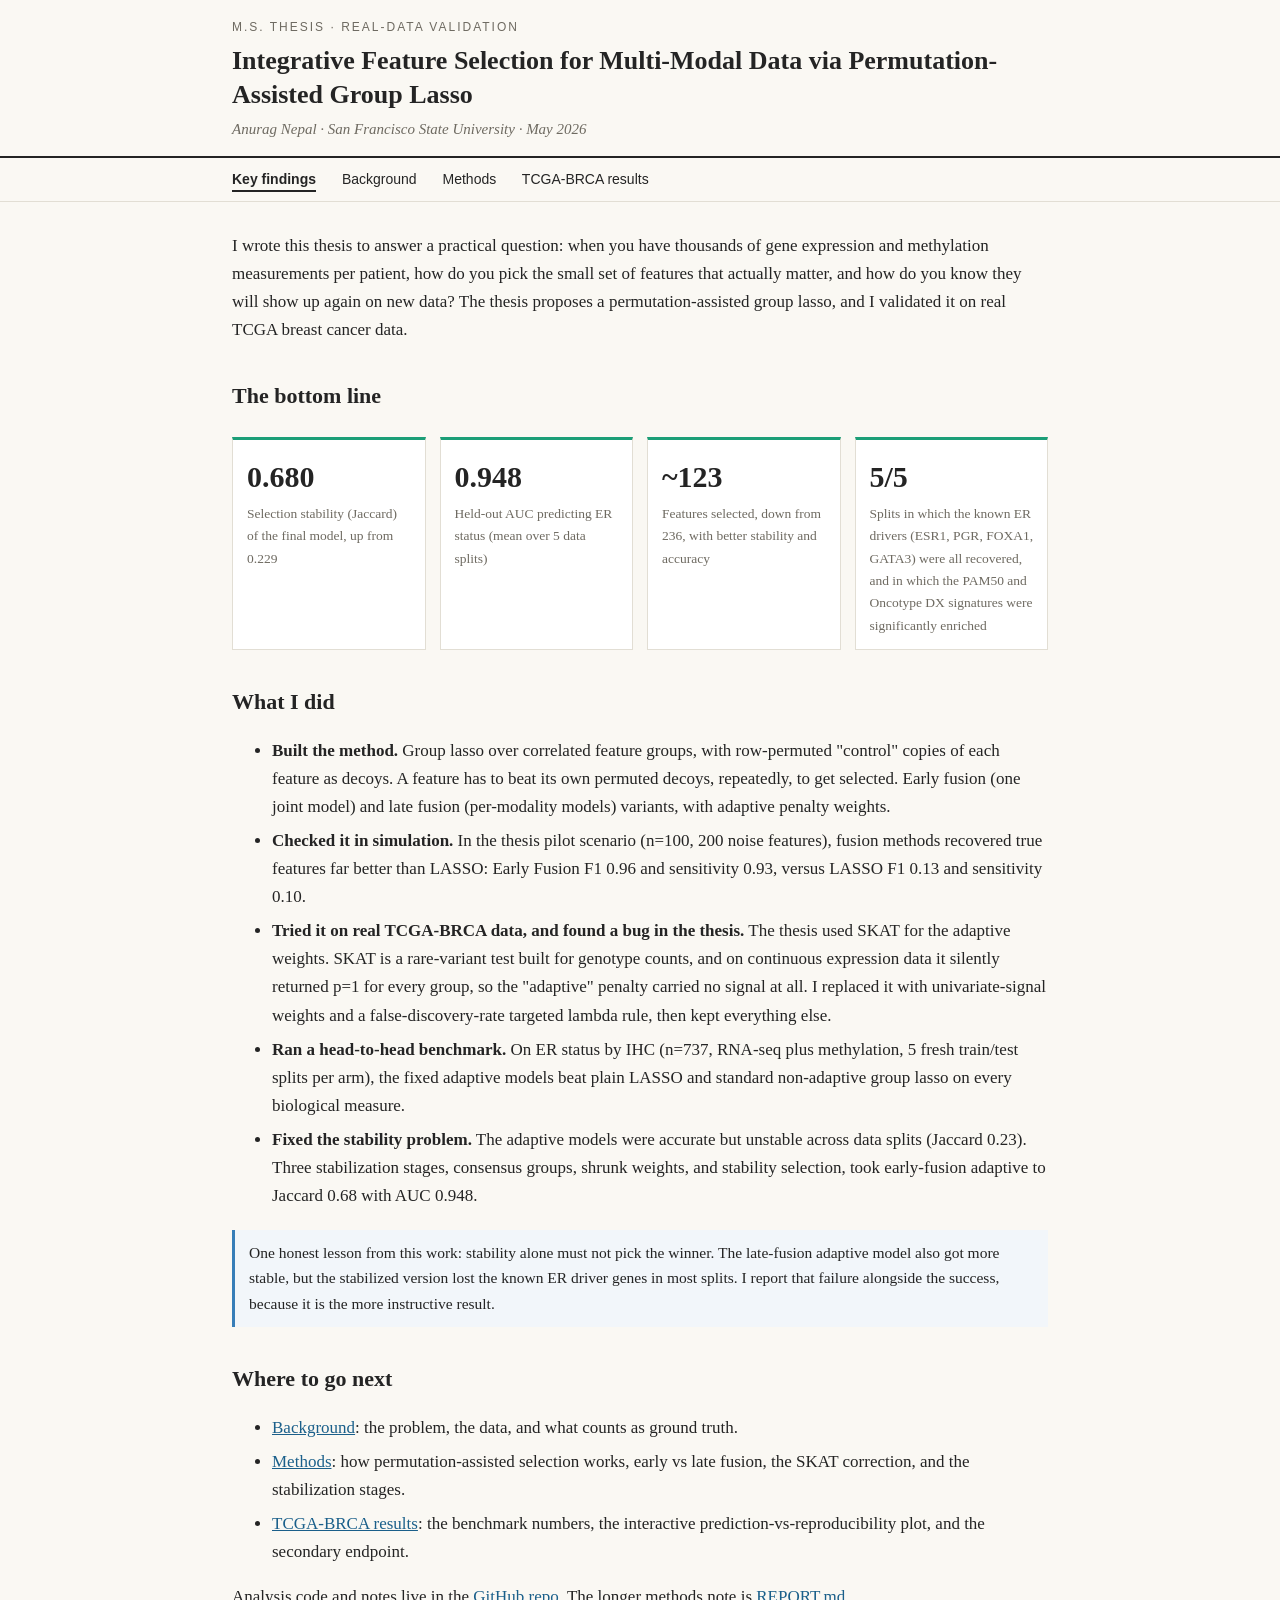
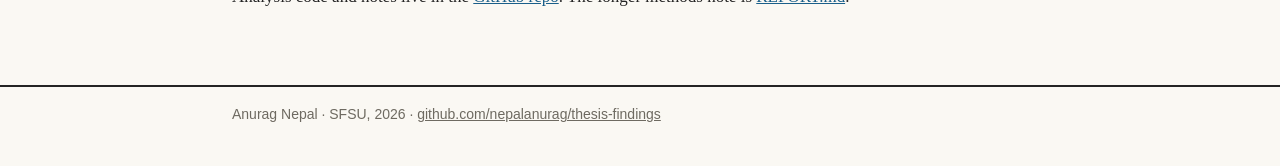
==== site/index.html @ ae4acab5 "initial commit" ====
<!DOCTYPE html>
<html lang="en">
<head>
<meta charset="utf-8">
<meta name="viewport" content="width=device-width, initial-scale=1">
<title>Key Findings: Integrative Feature Selection via Permutation-Assisted Group Lasso</title>
<link rel="stylesheet" href="style.css">
</head>
<body>
<header class="site">
  <div class="wrap">
    <p class="kicker">M.S. Thesis &middot; Real-Data Validation</p>
    <h1>Integrative Feature Selection for Multi-Modal Data via Permutation-Assisted Group Lasso</h1>
    <p class="byline">Anurag Nepal &middot; San Francisco State University &middot; May 2026</p>
  </div>
</header>
<nav class="pages">
  <div class="wrap">
    <a href="index.html" class="here">Key findings</a>
    <a href="background.html">Background</a>
    <a href="methods.html">Methods</a>
    <a href="tcga-brca.html">TCGA-BRCA results</a>
  </div>
</nav>
<main>
<div class="wrap">

<p>I wrote this thesis to answer a practical question: when you have thousands of gene expression and methylation measurements per patient, how do you pick the small set of features that actually matter, and how do you know they will show up again on new data? The thesis proposes a permutation-assisted group lasso, and I validated it on real TCGA breast cancer data.</p>

<h2>The bottom line</h2>

<div class="stat-grid">
  <div class="stat">
    <div class="num">0.680</div>
    <div class="lbl">Selection stability (Jaccard) of the final model, up from 0.229</div>
  </div>
  <div class="stat">
    <div class="num">0.948</div>
    <div class="lbl">Held-out AUC predicting ER status (mean over 5 data splits)</div>
  </div>
  <div class="stat">
    <div class="num">~123</div>
    <div class="lbl">Features selected, down from 236, with better stability and accuracy</div>
  </div>
  <div class="stat">
    <div class="num">5/5</div>
    <div class="lbl">Splits in which the known ER drivers (ESR1, PGR, FOXA1, GATA3) were all recovered, and in which the PAM50 and Oncotype DX signatures were significantly enriched</div>
  </div>
</div>

<h2>What I did</h2>
<ul class="tight">
  <li><strong>Built the method.</strong> Group lasso over correlated feature groups, with row-permuted "control" copies of each feature as decoys. A feature has to beat its own permuted decoys, repeatedly, to get selected. Early fusion (one joint model) and late fusion (per-modality models) variants, with adaptive penalty weights.</li>
  <li><strong>Checked it in simulation.</strong> In the thesis pilot scenario (n=100, 200 noise features), fusion methods recovered true features far better than LASSO: Early Fusion F1 0.96 and sensitivity 0.93, versus LASSO F1 0.13 and sensitivity 0.10.</li>
  <li><strong>Tried it on real TCGA-BRCA data, and found a bug in the thesis.</strong> The thesis used SKAT for the adaptive weights. SKAT is a rare-variant test built for genotype counts, and on continuous expression data it silently returned p=1 for every group, so the "adaptive" penalty carried no signal at all. I replaced it with univariate-signal weights and a false-discovery-rate targeted lambda rule, then kept everything else.</li>
  <li><strong>Ran a head-to-head benchmark.</strong> On ER status by IHC (n=737, RNA-seq plus methylation, 5 fresh train/test splits per arm), the fixed adaptive models beat plain LASSO and standard non-adaptive group lasso on every biological measure.</li>
  <li><strong>Fixed the stability problem.</strong> The adaptive models were accurate but unstable across data splits (Jaccard 0.23). Three stabilization stages, consensus groups, shrunk weights, and stability selection, took early-fusion adaptive to Jaccard 0.68 with AUC 0.948.</li>
</ul>

<div class="note">
One honest lesson from this work: stability alone must not pick the winner. The late-fusion adaptive model also got more stable, but the stabilized version lost the known ER driver genes in most splits. I report that failure alongside the success, because it is the more instructive result.
</div>

<h2>Where to go next</h2>
<ul class="tight">
  <li><a href="background.html">Background</a>: the problem, the data, and what counts as ground truth.</li>
  <li><a href="methods.html">Methods</a>: how permutation-assisted selection works, early vs late fusion, the SKAT correction, and the stabilization stages.</li>
  <li><a href="tcga-brca.html">TCGA-BRCA results</a>: the benchmark numbers, the interactive prediction-vs-reproducibility plot, and the secondary endpoint.</li>
</ul>

<p>Analysis code and notes live in the <a href="https://github.com/nepalanurag/thesis-findings">GitHub repo</a>. The longer methods note is <a href="https://github.com/nepalanurag/thesis-findings/blob/main/REPORT.md">REPORT.md</a>.</p>

</div>
</main>
<footer class="site">
  <div class="wrap">
    Anurag Nepal &middot; SFSU, 2026 &middot; <a href="https://github.com/nepalanurag/thesis-findings">github.com/nepalanurag/thesis-findings</a>
  </div>
</footer>
</body>
</html>
---- site/style.css ----
/* thesis-findings site: plain, hand-made, utilitarian */
:root {
  --paper: #faf8f3;
  --ink: #242424;
  --muted: #6e6a61;
  --line: #e2ded4;
  --ef: #1B9E77;
  --lf: #377EB8;
  --card: #ffffff;
}

* { box-sizing: border-box; }

body {
  margin: 0;
  background: var(--paper);
  color: var(--ink);
  font-family: Georgia, "Times New Roman", serif;
  font-size: 17px;
  line-height: 1.65;
}

.wrap { max-width: 860px; margin: 0 auto; padding: 0 22px; }

header.site {
  border-bottom: 2px solid var(--ink);
  padding: 18px 0 14px;
}
header.site .kicker {
  font-family: -apple-system, "Segoe UI", Helvetica, Arial, sans-serif;
  font-size: 12px;
  letter-spacing: 2px;
  text-transform: uppercase;
  color: var(--muted);
  margin: 0 0 6px;
}
header.site h1 {
  font-size: 26px;
  line-height: 1.3;
  margin: 0 0 6px;
  font-weight: bold;
}
header.site .byline {
  font-size: 15px;
  color: var(--muted);
  margin: 0;
  font-style: italic;
}

nav.pages {
  font-family: -apple-system, "Segoe UI", Helvetica, Arial, sans-serif;
  font-size: 14px;
  border-bottom: 1px solid var(--line);
  padding: 10px 0;
}
nav.pages a {
  color: var(--ink);
  text-decoration: none;
  margin-right: 22px;
  padding-bottom: 3px;
}
nav.pages a:hover { text-decoration: underline; }
nav.pages a.here { font-weight: bold; border-bottom: 2px solid var(--ink); }

main { padding: 30px 0 60px; }

h2 { font-size: 22px; margin: 34px 0 10px; }
h3 { font-size: 18px; margin: 26px 0 8px; }
p { margin: 0 0 14px; }

a { color: #1a5f8a; }
a:visited { color: #1a5f8a; }

.figure {
  background: var(--card);
  border: 1px solid var(--line);
  padding: 18px 18px 10px;
  margin: 24px 0;
}
.figure .caption {
  font-size: 14px;
  color: var(--muted);
  margin-top: 8px;
  line-height: 1.5;
}

table.results {
  width: 100%;
  border-collapse: collapse;
  font-size: 15px;
  margin: 18px 0 24px;
  background: var(--card);
}
table.results th, table.results td {
  border: 1px solid var(--line);
  padding: 7px 9px;
  text-align: left;
}
table.results th {
  background: #f1eee6;
  font-family: -apple-system, "Segoe UI", Helvetica, Arial, sans-serif;
  font-size: 13px;
  font-weight: 600;
}
table.results td.num { text-align: right; font-variant-numeric: tabular-nums; }
tr.winner td { background: #eaf5f1; }

.stat-grid {
  display: grid;
  grid-template-columns: repeat(auto-fit, minmax(180px, 1fr));
  gap: 14px;
  margin: 22px 0;
}
.stat {
  background: var(--card);
  border: 1px solid var(--line);
  border-top: 3px solid var(--ef);
  padding: 12px 14px;
}
.stat .num {
  font-size: 30px;
  font-weight: bold;
  font-variant-numeric: tabular-nums;
}
.stat .lbl { font-size: 13.5px; color: var(--muted); margin-top: 2px; }

.note {
  border-left: 3px solid var(--lf);
  background: #f2f6fa;
  padding: 10px 14px;
  margin: 20px 0;
  font-size: 15.5px;
}

ul.tight li { margin-bottom: 6px; }

footer.site {
  border-top: 2px solid var(--ink);
  padding: 16px 0 40px;
  font-size: 14px;
  color: var(--muted);
  font-family: -apple-system, "Segoe UI", Helvetica, Arial, sans-serif;
}
footer.site a { color: var(--muted); }

@media (max-width: 640px) {
  body { font-size: 16px; }
  header.site h1 { font-size: 21px; }
  table.results { font-size: 13px; }
}
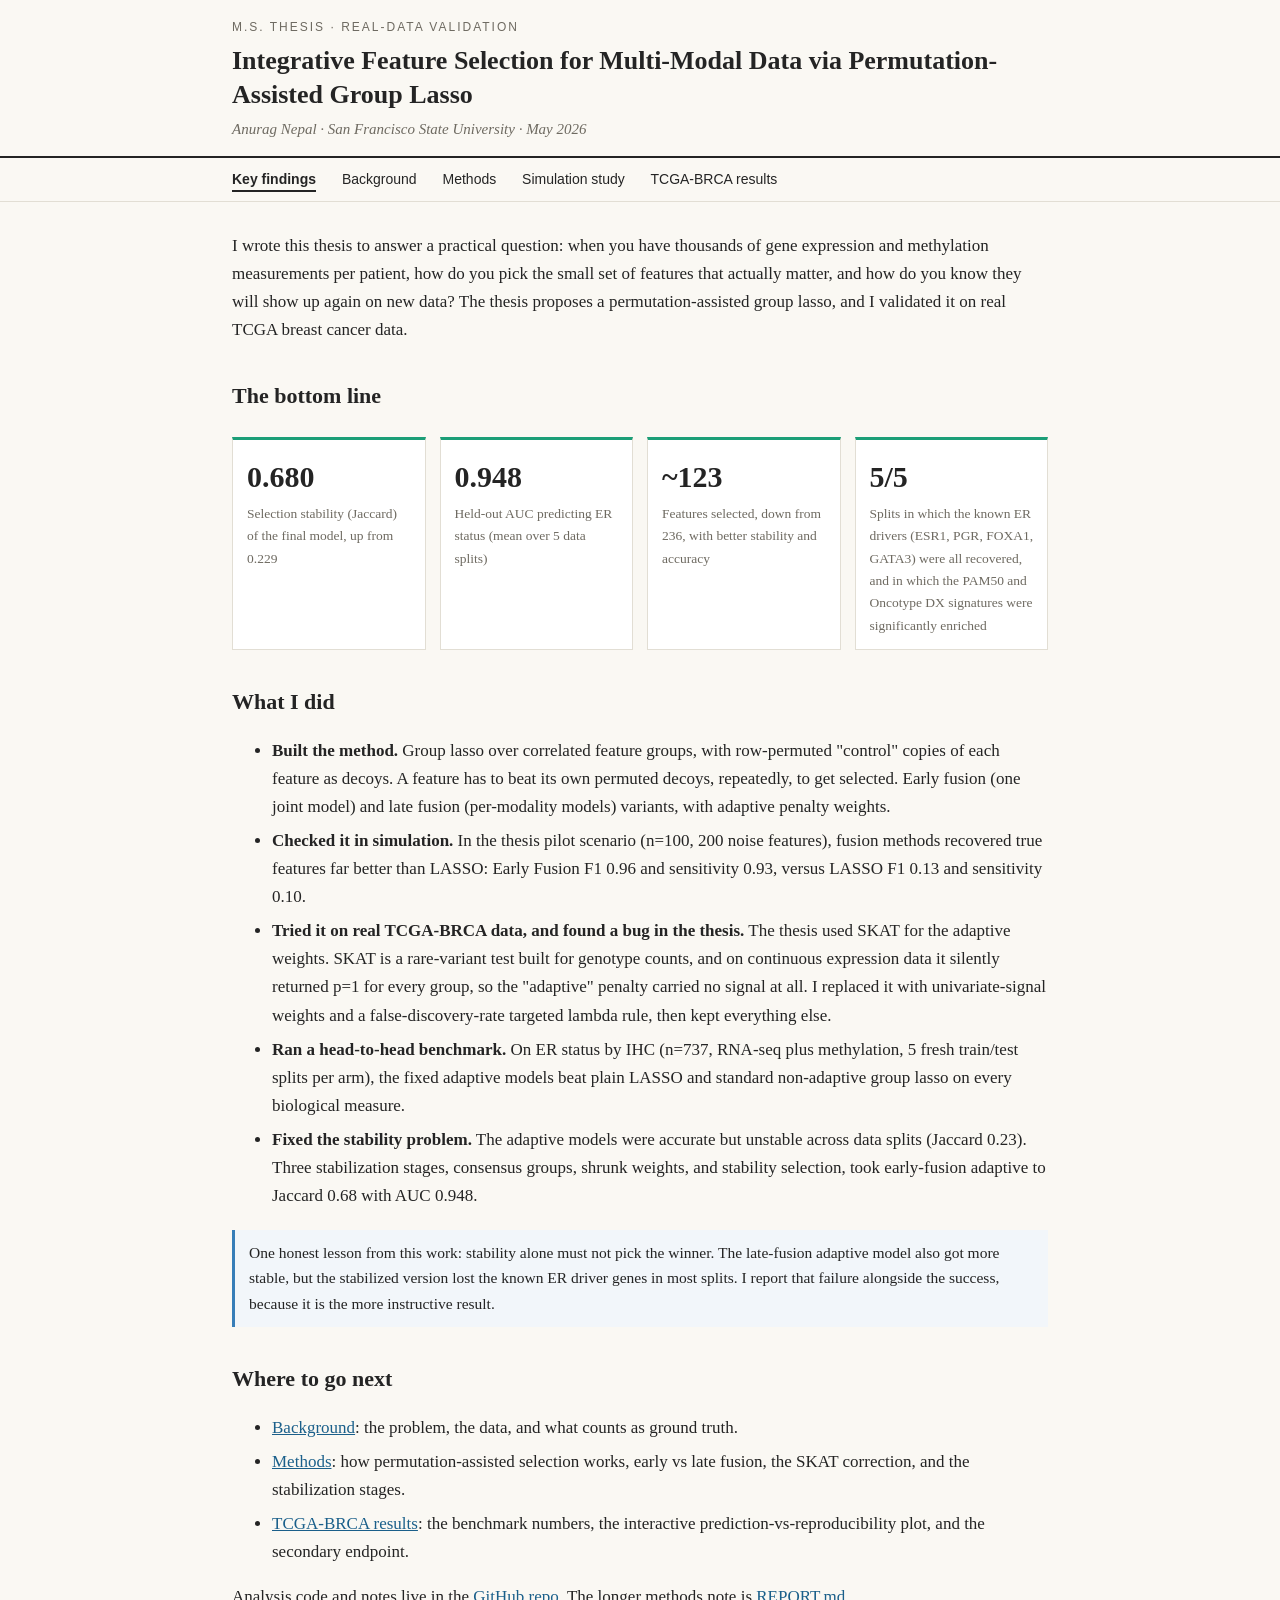
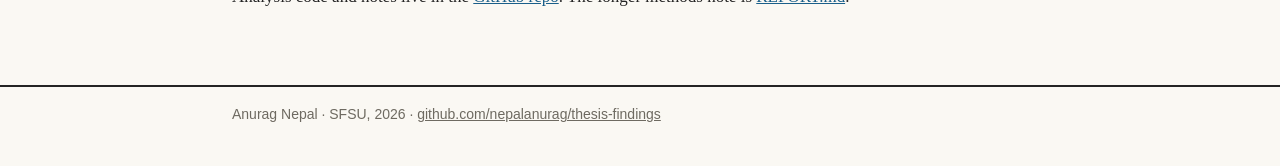
==== commit 1f6ca2d0: "Add simulation study page; fix Rmd vector-indexing bug" ====
--- a/site/index.html
+++ b/site/index.html
@@ -19,6 +19,7 @@
     <a href="index.html" class="here">Key findings</a>
     <a href="background.html">Background</a>
     <a href="methods.html">Methods</a>
+    <a href="simulation.html">Simulation study</a>
     <a href="tcga-brca.html">TCGA-BRCA results</a>
   </div>
 </nav>
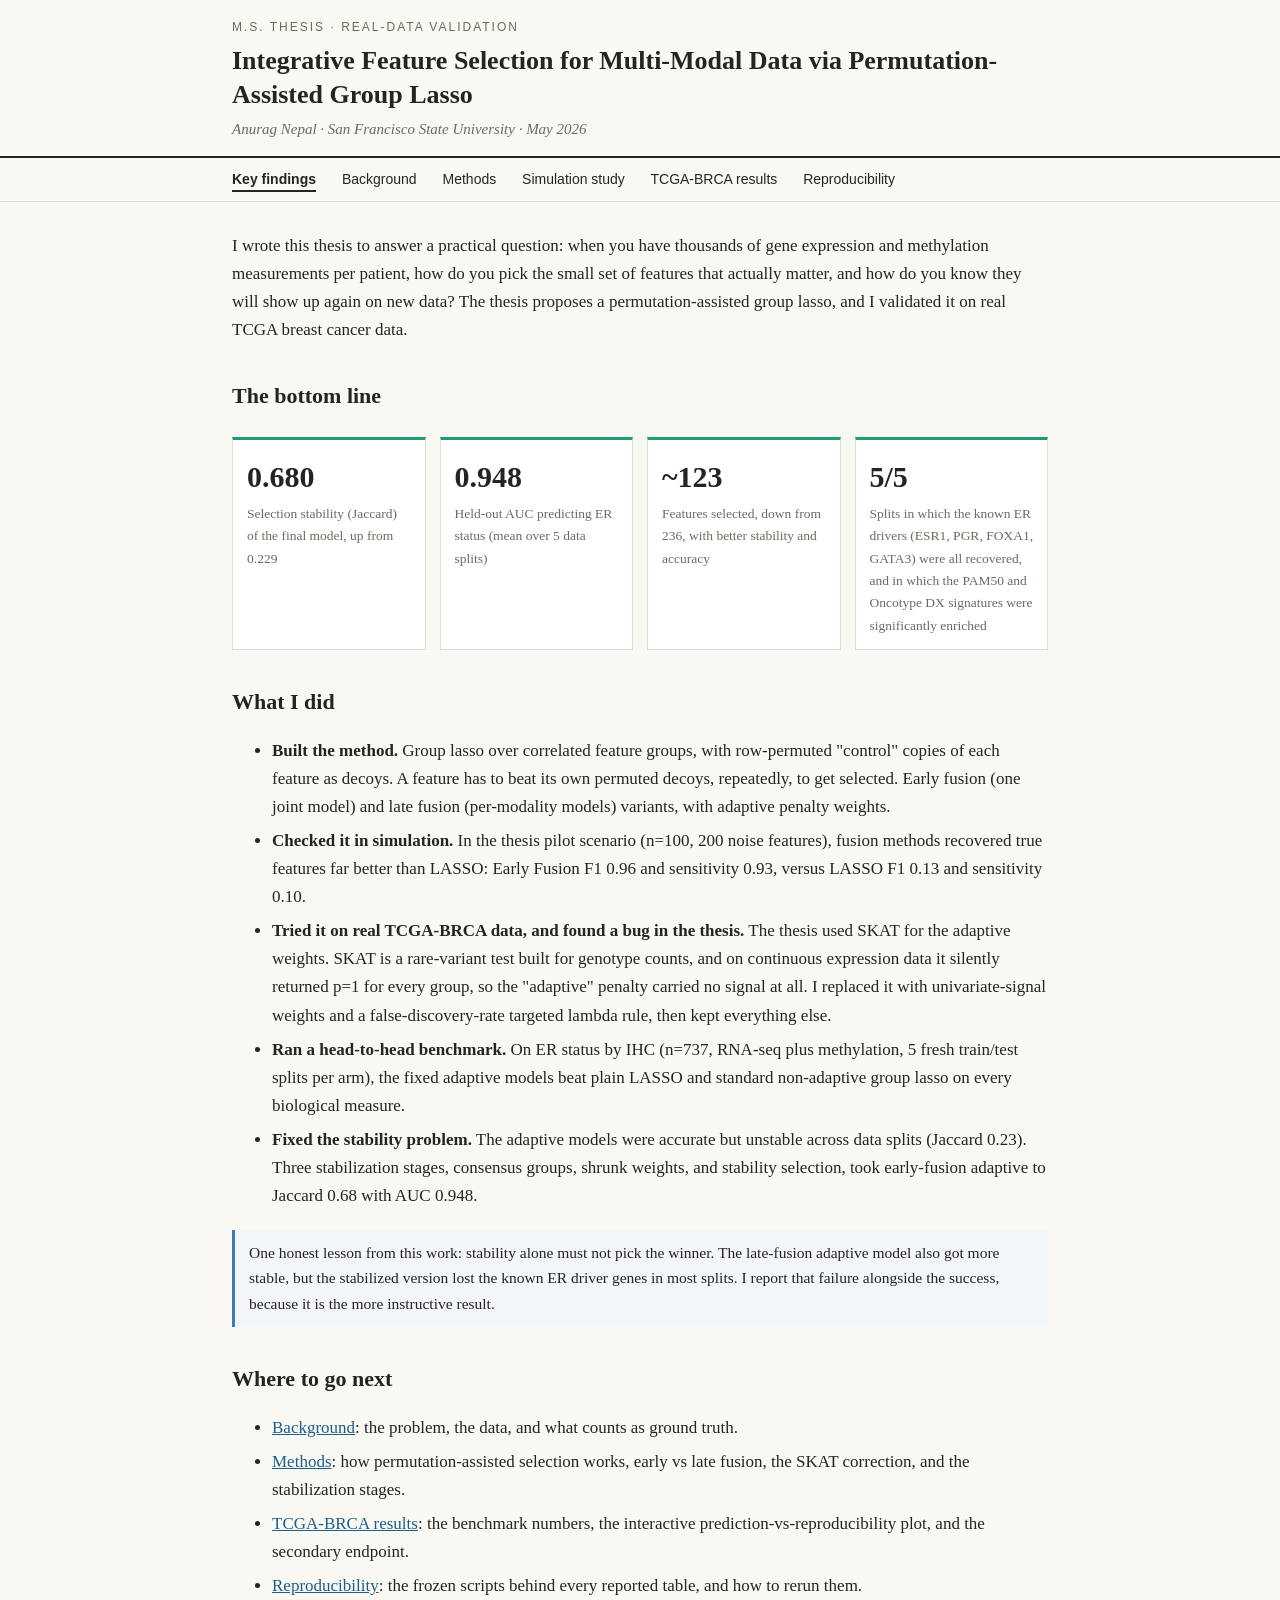
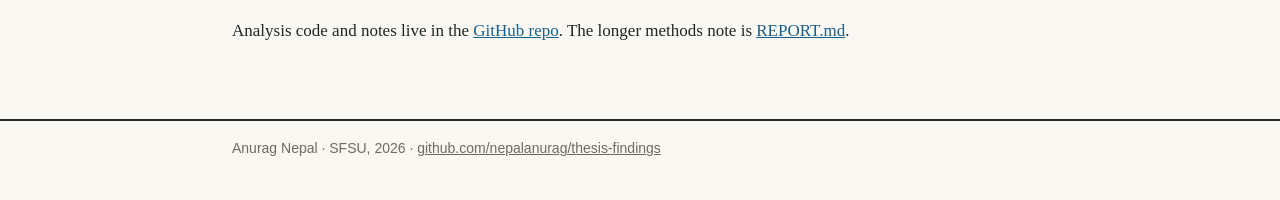
==== commit c62a6495: "Add reproducibility section to the site" ====
--- a/site/index.html
+++ b/site/index.html
@@ -21,6 +21,7 @@
     <a href="methods.html">Methods</a>
     <a href="simulation.html">Simulation study</a>
     <a href="tcga-brca.html">TCGA-BRCA results</a>
+    <a href="reproducibility.html">Reproducibility</a>
   </div>
 </nav>
 <main>
@@ -67,6 +68,7 @@
   <li><a href="background.html">Background</a>: the problem, the data, and what counts as ground truth.</li>
   <li><a href="methods.html">Methods</a>: how permutation-assisted selection works, early vs late fusion, the SKAT correction, and the stabilization stages.</li>
   <li><a href="tcga-brca.html">TCGA-BRCA results</a>: the benchmark numbers, the interactive prediction-vs-reproducibility plot, and the secondary endpoint.</li>
+  <li><a href="reproducibility.html">Reproducibility</a>: the frozen scripts behind every reported table, and how to rerun them.</li>
 </ul>
 
 <p>Analysis code and notes live in the <a href="https://github.com/nepalanurag/thesis-findings">GitHub repo</a>. The longer methods note is <a href="https://github.com/nepalanurag/thesis-findings/blob/main/REPORT.md">REPORT.md</a>.</p>
--- a/site/style.css
+++ b/site/style.css
@@ -134,6 +134,15 @@
 
 ul.tight li { margin-bottom: 6px; }
 
+code {
+  font-family: ui-monospace, SFMono-Regular, Menlo, Consolas, monospace;
+  font-size: 0.88em;
+  background: #efece4;
+  border: 1px solid var(--line);
+  padding: 1px 5px;
+  border-radius: 4px;
+}
+
 footer.site {
   border-top: 2px solid var(--ink);
   padding: 16px 0 40px;
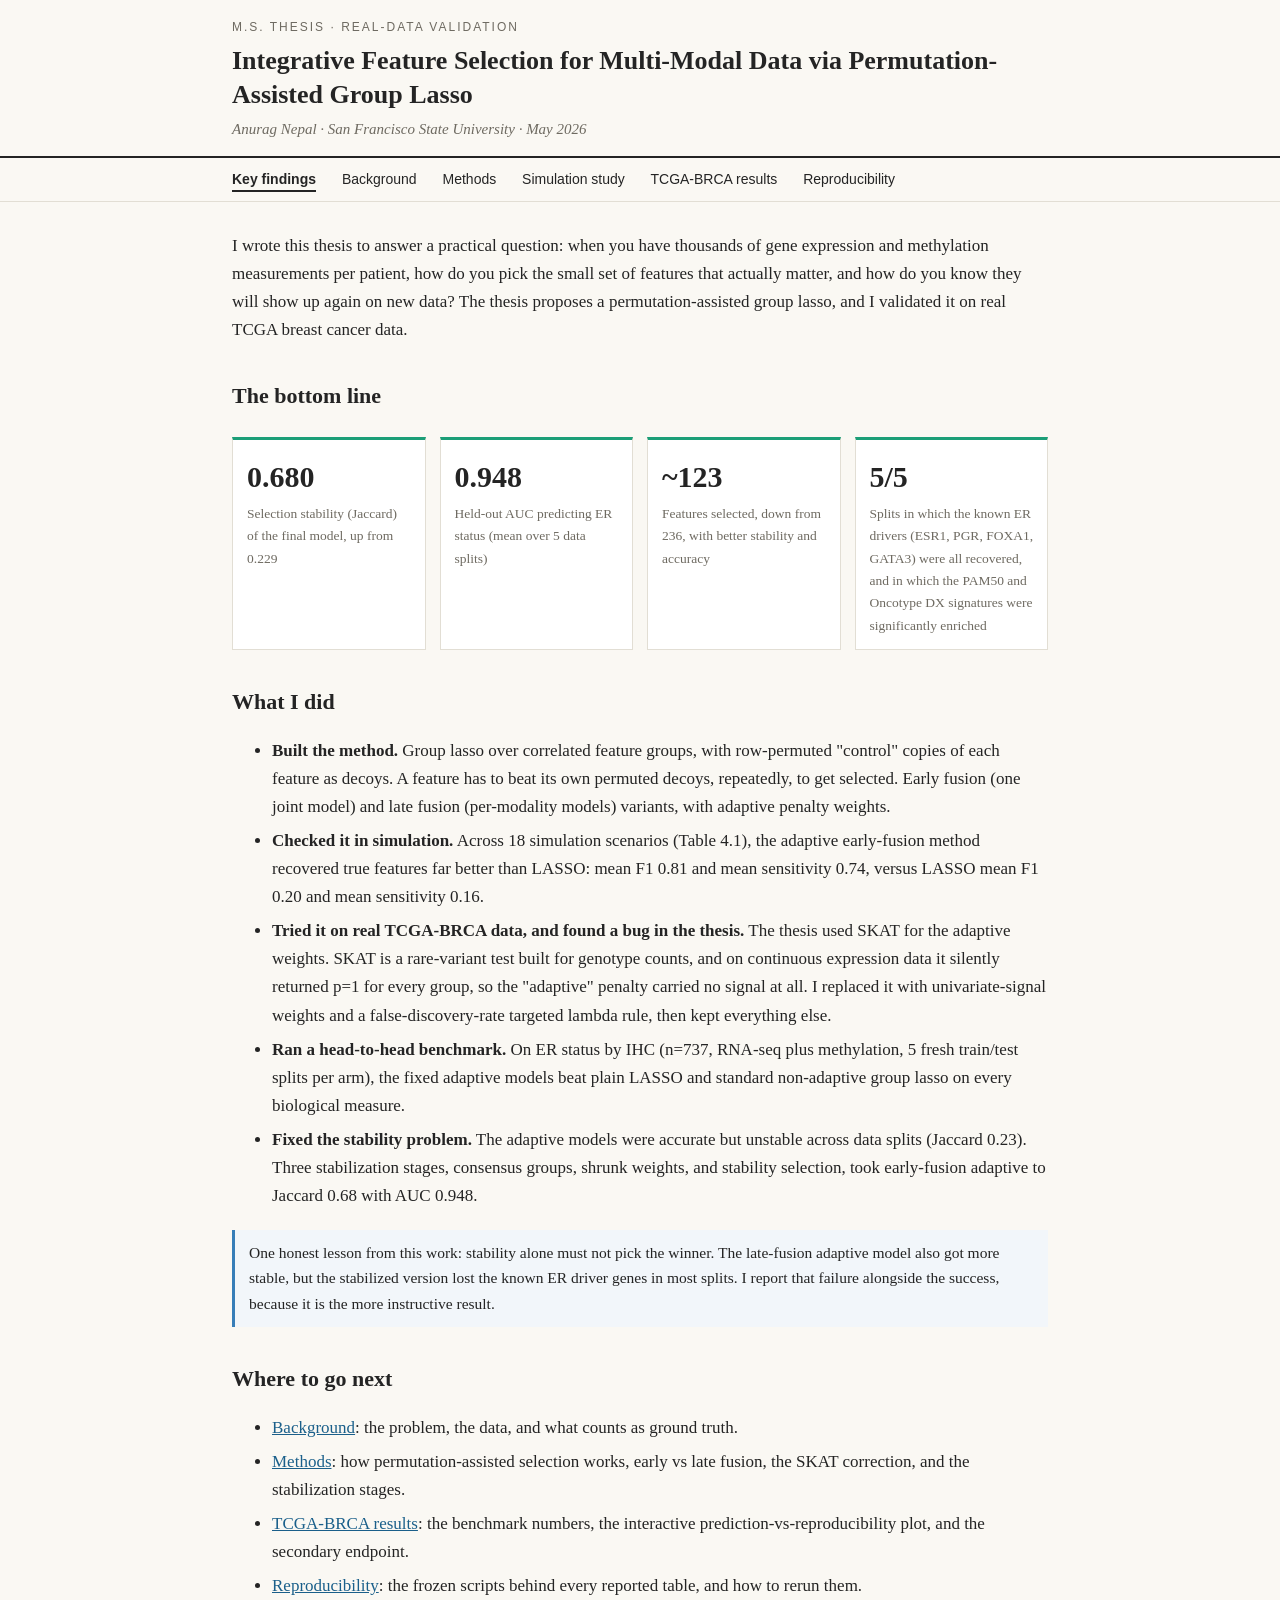
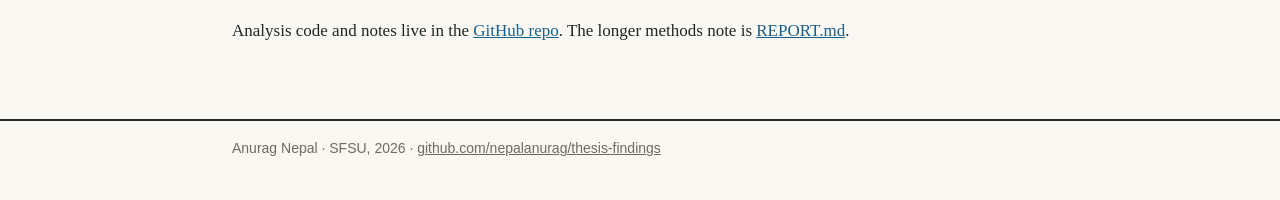
==== commit ccc72025: "Use thesis Table 4.1 numbers; clarify lambda rule is thesis vs fix" ====
--- a/site/index.html
+++ b/site/index.html
@@ -53,7 +53,7 @@
 <h2>What I did</h2>
 <ul class="tight">
   <li><strong>Built the method.</strong> Group lasso over correlated feature groups, with row-permuted "control" copies of each feature as decoys. A feature has to beat its own permuted decoys, repeatedly, to get selected. Early fusion (one joint model) and late fusion (per-modality models) variants, with adaptive penalty weights.</li>
-  <li><strong>Checked it in simulation.</strong> In the thesis pilot scenario (n=100, 200 noise features), fusion methods recovered true features far better than LASSO: Early Fusion F1 0.96 and sensitivity 0.93, versus LASSO F1 0.13 and sensitivity 0.10.</li>
+  <li><strong>Checked it in simulation.</strong> Across 18 simulation scenarios (Table 4.1), the adaptive early-fusion method recovered true features far better than LASSO: mean F1 0.81 and mean sensitivity 0.74, versus LASSO mean F1 0.20 and mean sensitivity 0.16.</li>
   <li><strong>Tried it on real TCGA-BRCA data, and found a bug in the thesis.</strong> The thesis used SKAT for the adaptive weights. SKAT is a rare-variant test built for genotype counts, and on continuous expression data it silently returned p=1 for every group, so the "adaptive" penalty carried no signal at all. I replaced it with univariate-signal weights and a false-discovery-rate targeted lambda rule, then kept everything else.</li>
   <li><strong>Ran a head-to-head benchmark.</strong> On ER status by IHC (n=737, RNA-seq plus methylation, 5 fresh train/test splits per arm), the fixed adaptive models beat plain LASSO and standard non-adaptive group lasso on every biological measure.</li>
   <li><strong>Fixed the stability problem.</strong> The adaptive models were accurate but unstable across data splits (Jaccard 0.23). Three stabilization stages, consensus groups, shrunk weights, and stability selection, took early-fusion adaptive to Jaccard 0.68 with AUC 0.948.</li>
